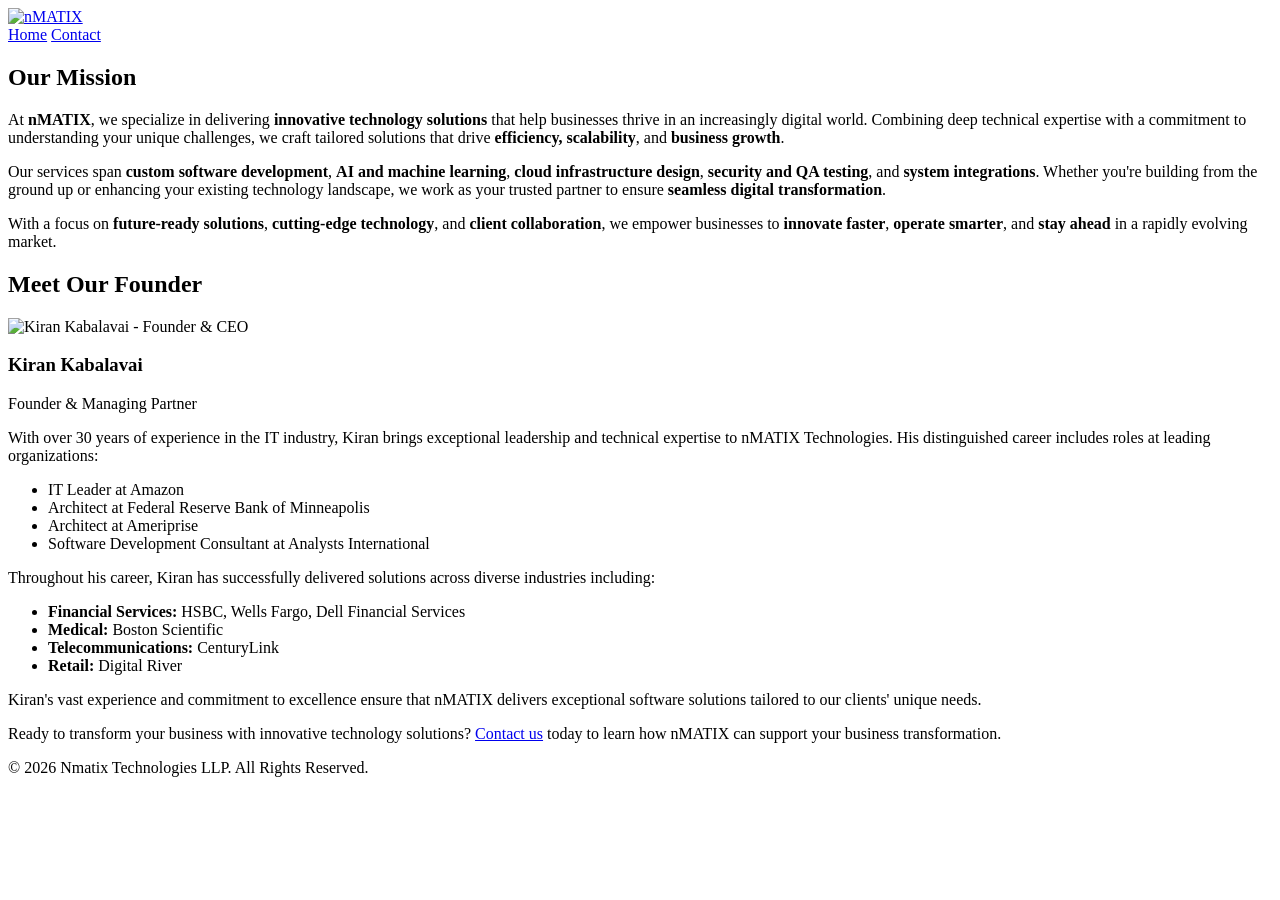
==== about.html @ ae3e3cb0 "updated the copyright year to 2026" ====
<!DOCTYPE html>
<html lang="en">
<head>
    <meta charset="UTF-8">
    <meta name="viewport" content="width=device-width, initial-scale=1.0">
    <title>About Us - Nmatix Technologies</title>
    <link rel="icon" type="image/x-icon" href="/images/favicon.ico">
    <link rel="stylesheet" href="styles.css">
</head>
<body>
    <div class="container">
        <header>
            <div class="logo">
                <a href="index.html"><img src="images/nmatix-logo.png" alt="nMATIX"></a>
            </div>
            <nav>
                <a href="index.html">Home</a>
                <a href="contact.html">Contact</a>
            </nav>
        </header>

        <section class="about-content">
            <div class="about-section">
                <h2>Our Mission</h2>
                <p>At <strong>nMATIX</strong>, we specialize in delivering <strong>innovative technology solutions</strong> that help businesses thrive in an increasingly digital world. Combining deep technical expertise with a commitment to understanding your unique challenges, we craft tailored solutions that drive <strong>efficiency, scalability</strong>, and <strong>business growth</strong>.</p>
                
                <p>Our services span <strong>custom software development</strong>, <strong>AI and machine learning</strong>, <strong>cloud infrastructure design</strong>, <strong>security and QA testing</strong>, and <strong>system integrations</strong>. Whether you're building from the ground up or enhancing your existing technology landscape, we work as your trusted partner to ensure <strong>seamless digital transformation</strong>.</p>
                
                <p>With a focus on <strong>future-ready solutions</strong>, <strong>cutting-edge technology</strong>, and <strong>client collaboration</strong>, we empower businesses to <strong>innovate faster</strong>, <strong>operate smarter</strong>, and <strong>stay ahead</strong> in a rapidly evolving market.</p>
            </div>
            
            <div class="founder-section">
                <h2>Meet Our Founder</h2>
                <div class="founder-profile">
                    <div class="founder-info">
                        <div class="founder-photo">
                            <img src="images/kiran-kabalavai.jpg" alt="Kiran Kabalavai - Founder & CEO">
                        </div>
                        <div class="founder-details">
                            <h3>Kiran Kabalavai</h3>
                            <p class="founder-title">Founder & Managing Partner</p>
                            <p>With over 30 years of experience in the IT industry, Kiran brings exceptional leadership and technical expertise to nMATIX Technologies. His distinguished career includes roles at leading organizations:</p>
                            <ul>
                                <li>IT Leader at Amazon</li>
                                <li>Architect at Federal Reserve Bank of Minneapolis</li>
                                <li>Architect at Ameriprise</li>
                                <li>Software Development Consultant at Analysts International</li>
                            </ul>
                            <p>Throughout his career, Kiran has successfully delivered solutions across diverse industries including:</p>
                            <ul>
                                <li><strong>Financial Services:</strong> HSBC, Wells Fargo, Dell Financial Services</li>
                                <li><strong>Medical:</strong> Boston Scientific</li>
                                <li><strong>Telecommunications:</strong> CenturyLink</li>
                                <li><strong>Retail:</strong> Digital River</li>
                            </ul>
                            <p>Kiran's vast experience and commitment to excellence ensure that nMATIX delivers exceptional software solutions tailored to our clients' unique needs.</p>
                        </div>
                    </div>
                </div>
            </div>
            
            <div class="contact-cta">
                <p>Ready to transform your business with innovative technology solutions? <a href="contact.html">Contact us</a> today to learn how nMATIX can support your business transformation.</p>
            </div>
        </section>

        <footer>
            <p>&copy; 2026 Nmatix Technologies LLP. All Rights Reserved.</p>
        </footer>
    </div>
</body>
</html>
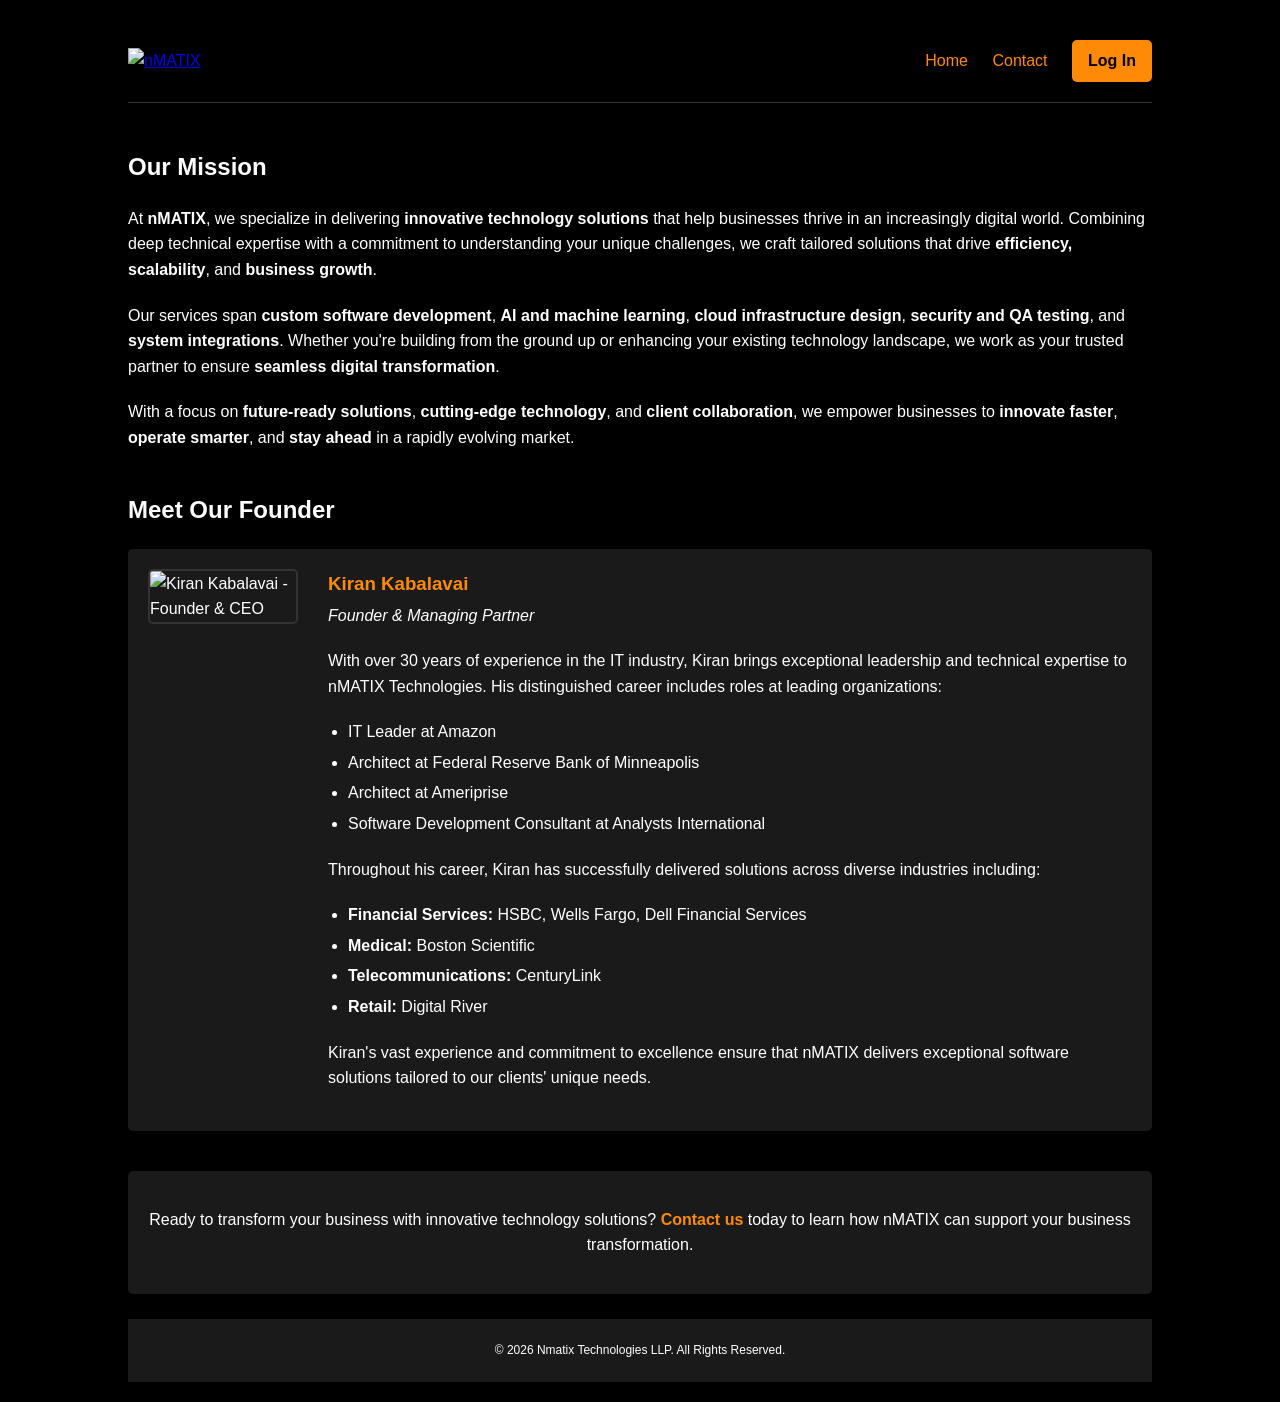
==== commit fb23b62d: "added login button" ====
--- a/about.html
+++ b/about.html
@@ -16,6 +16,7 @@
             <nav>
                 <a href="index.html">Home</a>
                 <a href="contact.html">Contact</a>
+                <a class="login-link" href="login.html">Log In</a>
             </nav>
         </header>
 
--- a/styles.css
+++ b/styles.css
@@ -0,0 +1,272 @@
+body {
+    .form-response {
+        background-color: #070707;
+        padding: 20px;
+        border-radius: 5px;
+        margin-top: 20px;
+    }
+        font-family: 'Arial', sans-serif;
+        background-color: black;
+        color: white;
+        margin: 0;
+        padding: 0;
+        line-height: 1.6;
+}
+.container {
+    width: 80%;
+    margin: 0 auto;
+    padding: 20px;
+    max-width: 1200px;
+}
+header {
+    display: flex;
+    justify-content: space-between;
+    align-items: center;
+    padding: 20px 0;
+    border-bottom: 1px solid #333;
+}
+.logo {
+    display: flex;
+    align-items: center;
+}
+.logo img {
+    width: 145px;
+    height: 26px;
+    object-fit: contain;
+}
+.logo-text {
+    font-size: 24px;
+    font-weight: bold;
+}
+nav a {
+    color: #FF8A05;
+    text-decoration: none;
+    margin-left: 20px;
+    transition: color 0.3s ease;
+}
+nav a:hover {
+    color: #FF8A05;
+}
+nav .login-link {
+    display: inline-block;
+    padding: 8px 16px;
+    border-radius: 5px;
+    background-color: #FF8A05;
+    color: #000;
+    font-weight: bold;
+    transition: background-color 0.3s ease;
+}
+nav .login-link:hover {
+    background-color: #e87900;
+    color: #000;
+}
+.hero {
+    text-align: center;
+    padding: 15px 0;
+}
+.hero h1 {
+    font-size: 48px;
+    margin-bottom: 20px;
+}
+.hero p {
+    font-size: 18px;
+    max-width: 700px;
+    margin: 0 auto 30px;
+}
+.features {
+    display: flex;
+    justify-content: space-between;
+    padding: 25px 0;
+    flex-wrap: wrap;
+}
+.feature {
+    flex-basis: 30%;
+    text-align: center;
+    padding: 10px;
+    background-color: #1a1a1a;
+    border-radius: 5px;
+}
+.reach-out {
+    width: 100%;
+    text-align: center;
+}
+.reach-out a {
+    color: #FF8A05;
+    text-decoration: none;
+}
+.reach-out a:hover {
+    text-decoration: underline;
+}
+.contact-section {
+    display: flex;
+    justify-content: space-between;
+    padding: 25px 0;
+    flex-wrap: wrap;
+}
+.contact-info {
+    width: 48%;
+    text-align: left;
+}
+.contact-details {
+    margin-bottom: 20px;
+}
+.contact-details a {
+    color: #FF8A05;
+    text-decoration: none;
+}
+.contact-form {
+    flex-basis: 48%;
+    text-align: left;
+}
+.contact-info h2,
+.contact-form h2 {
+    border-bottom: 1px solid #333;
+    padding-bottom: 10px;
+    margin-bottom: 20px;
+}
+footer {
+    background-color: #1a1a1a;
+    text-align: center;
+    padding: 10px;
+    font-size: 12px;
+}
+
+/* Additional styles for the About page */
+.about-content {
+    padding: 25px 0;
+}
+
+.about-section, 
+.founder-section {
+    margin-bottom: 40px;
+}
+
+.about-section p,
+.founder-section p {
+    margin-bottom: 20px;
+}
+
+.founder-profile {
+    background-color: #1a1a1a;
+    padding: 20px;
+    border-radius: 5px;
+}
+
+.founder-info {
+    display: flex;
+    flex-wrap: wrap;
+    gap: 30px;
+}
+
+.founder-photo {
+    flex: 0 0 150px;
+}
+
+.founder-photo img {
+    width: 100%;
+    height: auto;
+    border-radius: 5px;
+    border: 2px solid #333;
+}
+
+.founder-details {
+    flex: 1;
+    min-width: 300px;
+}
+
+.founder-profile h3 {
+    margin-top: 0;
+    color: #FF8A05;
+}
+
+.founder-title {
+    font-style: italic;
+    margin-top: -15px;
+    margin-bottom: 20px;
+}
+
+.founder-profile ul {
+    padding-left: 20px;
+    margin-bottom: 20px;
+}
+
+.founder-profile li {
+    margin-bottom: 5px;
+}
+
+.contact-cta {
+    text-align: center;
+    padding: 20px;
+    background-color: #1a1a1a;
+    border-radius: 5px;
+    margin-top: 30px;
+}
+
+.contact-cta a {
+    color: #FF8A05;
+    text-decoration: none;
+    font-weight: bold;
+}
+
+.contact-cta a:hover {
+    text-decoration: underline;
+}
+
+/* Media queries for About page */
+@media (max-width: 768px) {
+    .founder-profile {
+        padding: 15px;
+    }
+    
+    .founder-info {
+        flex-direction: column;
+        align-items: center;
+    }
+    
+    .founder-photo {
+        margin-bottom: 20px;
+    }
+}
+
+/* Media Queries for Responsive Design */
+@media (max-width: 768px) {
+    .container {
+        width: 90%;
+        padding: 10px;
+    }
+    .hero h1 {
+        font-size: 36px;
+    }
+    .hero p {
+        font-size: 16px;
+    }
+    .features {
+        flex-direction: column;
+        align-items: center;
+    }
+    .feature {
+        width: 100%;
+        margin-bottom: 15px;
+    }
+    header {
+        flex-direction: column;
+        align-items: flex-start;
+    }
+    nav a {
+        margin-left: 0;
+        margin-top: 10px;
+    }
+    .contact-info, .contact-form {
+        width: 100%;
+        margin-bottom: 20px;
+    }
+}
+
+@media (max-width: 480px) {
+    .hero h1 {
+        font-size: 28px;
+    }
+    .hero p {
+        font-size: 14px;
+    }
+}
